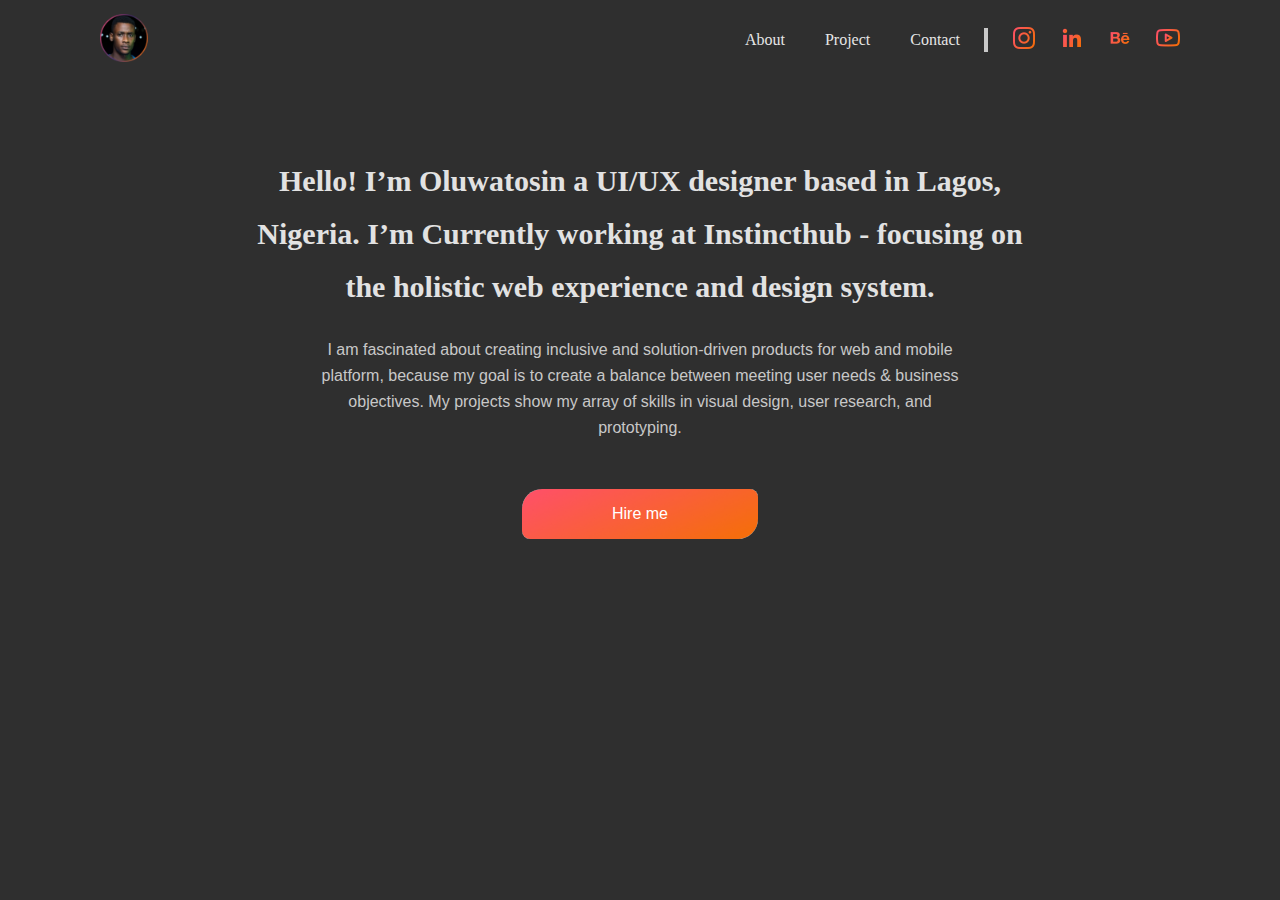
==== index.html @ 2fca6dd4 "first commit" ====
<!DOCTYPE html>
<html lang="en">
<head>
    <meta charset="UTF-8">
    <meta http-equiv="X-UA-Compatible" content="IE=edge">
    <meta name="viewport" content="width=device-width, initial-scale=1.0">
    <title>Tosin Alo</title>
    <link rel="stylesheet" href="https://cdnjs.cloudflare.com/ajax/libs/font-awesome/4.7.0/css/font-awesome.min.css">
    <link rel="stylesheet" href="Style.css">
</head>
<body>
    <div class="content wrapper">
        <div class="navbar">
            <div class="nav-left">
                <a  class="brand-name" href="index.html">
                    <img src="Profile image.png" alt="My-profile">
                </a> 
            </div>
            <div class="nav-items">
                <a href="#" class="icon" onclick="myFunction()">
                    <i class="fa fa-bars"></i>
                  </a>
                <div class="nav-list">
                    <a href="about.html">About</a>
                    <a href="#">Project</a>
                    <a href="#">Contact</a>
                </div>
                <div class="dash"></div>
                <div class="nav-social">
                    <a class="brand-image" href="#">
                        <img src="akar-icons_instagram-fill.png" alt="Instagram">
                    </a>
                    <a class="brand-image" href="#">
                        <img src="bx_bxl-linkedin.png" alt="Linkedin">
                    </a>
                    <a class="brand-image" href="#">
                        <img src="ant-design_behance-outlined.png" alt="Behance">
                    </a>
                    <a class="brand-image" href="#">
                        <img src="feather_youtube.png" alt="Youtube">
                    </a>
                </div>
            </div>
        </div>
        <div class="hero-banner">
            <!-- <div class="container"> -->
                <h1>Hello! I’m Oluwatosin a UI/UX designer based in Lagos, Nigeria. I’m Currently working at Instincthub - focusing on the holistic web experience and  design system.</h1>
                <p>I am fascinated about creating inclusive and solution-driven products for web and mobile platform, because my goal is to create a balance between meeting user needs & business objectives. My projects show my array of skills in visual design, user research, and prototyping.</p>

                <button>Hire me</button>
            <!-- </div>  -->
        </div>

    </div>
</body>
</html>
---- Style.css ----
*{
    box-sizing: border-box;
    margin: 0;
    padding: 0;
}

/* .container{
    max-width: 1440px;
    padding: 0 100px;
} */

body{
background: #2F2F2F;
width: 100vw;
height: auto;

}

.navbar{
    overflow: hidden;
    width: auto;
    display: flex;
    height: 80px;
    justify-content: space-between;
    /* background: #2C2C2C; */
    padding: 20px 100px;
    /* box-shadow: 0px 4px 4px rgba(0, 0, 0, 0.16); */

}
.navbar .icon {
    display: none;
  }

.brand-name img{
  width: 48px;
  height: 48px;  
}

.nav-left{
display: flex;
flex-direction: row;
justify-content: center;
align-items: center;
padding: 0px;
gap: 8px;

}
.nav-items{
    display: flex;
    justify-content: space-between;
    gap: 24px;
}
.nav-list{
    display: flex;
    justify-content: space-between;
    gap: 40px;
    align-self: center;
}
.nav-list a{
color: #e6e6e6;
font-family: General Sans;
font-size: 16px;
font-weight: 500;
line-height: 22px;

}
.dash
{width: 4px;
height: 24px;
background-color: #c9c9c9;
align-self: center;
}
.navbar .icon{
    align-self: center;
    width: 24px;
    height: 24px;
}
a{
text-decoration: none; 
font-size: 16px; 
color: #eeeeee;
}

.nav-social{
    
display: flex;
flex-direction: row;
justify-content: space-between;
align-items: center;
padding: 0px;
gap: 24px;
}

.brand-image img{
width: 24px;
height: 24px;
} 

.hero-banner{
    width: auto;
    height: auto;
    padding: 50px 100px;
    text-align: center;
}
.hero-banner h1{
    padding-top: 24px;
    width: 72%;
    font-family: General Sans;
    font-size: 30px;
    font-weight: 600;
    line-height: 53px;
    text-align: center;
    margin: 0 auto;
    color: #e2e2e2;

}
.hero-banner p{
    width: 60%;
    font-family: 'Segoe UI', Tahoma, Geneva, Verdana, sans-serif;
    font-size: 16px;
    font-weight: 500;
    line-height: 26px;
    text-align: center;
    margin: 0 auto;
    padding: 24px 0;
    color: #C8C8C8;


}
button{
    margin-top: 24px;
    height: 50px;
    width: 236px;
    border-radius:  20px 8px ;
    padding: 8px;
    border: none;
    background-image: url(Button\ bg.png);
    background-repeat: no-repeat;
    background-size: cover;
    color: #ffffff;
    font-size: 16px;
    font-weight: 500px;

}


/* About section */















/* Media query */

@media screen and (max-width: 880px) {
    .navbar a:not(:first-child) {display: none;}
    .navbar a.icon {
      float: right;
      display: block;
    }
    .navbar .nav-list{
        display: none;
    }
    .navbar .nav-social{
        display: none;
    }
    .dash{display: none;
    }
        
    .navbar{
        overflow: hidden;
        width: auto;
        display: flex;
        height: 80px;
        justify-content: space-between;
        padding: 24px 40px;
    }

    
    .brand-name img{
      width: 48px;
      height: 48px;  
    }
    
    .nav-items{
        display: flex;
        justify-content: space-between;
        gap: 24px;
    }
    .navbar .icon{
        align-self: center;
        width: 24px;
        height: 24px;
    }
    
    .hero-banner{
        width: auto;
        height: auto;
        padding: 50px 20px;
        text-align: center;
    }
    .hero-banner h1{
        padding-top: 24px;
        width: auto;
        font-family: General Sans;
        font-size: 30px;
        font-weight: 600;
        line-height: 53px;
        text-align: center;
        margin: 0 auto;
        color: #e2e2e2;
    
    }
    .hero-banner p{
        width: 75%;
        font-family: 'Segoe UI', Tahoma, Geneva, Verdana, sans-serif;
        font-size: 16px;
        font-weight: 500;
        line-height: 26px;
        text-align: center;
        margin: 0 auto;
        padding: 24px 0;
        color: #C8C8C8;
    
    
    }
    button{
        margin-top: 24px;
        height: 50px;
        width: 30%;
        border-radius:  20px 8px ;
        padding: 8px;
        border: none;
        background-image: url(Button\ bg.png);
        background-repeat: no-repeat;
        background-size: cover;
        color: #ffffff;
        font-size: 16px;
        font-weight: 500px;
    
    }
    
  
}




/* The "responsive" class is added to the topnav with JavaScript when the user clicks on the icon. This class makes the topnav look good on small screens (display the links vertically instead of horizontally) */ 

@media screen and (max-width: 600px) {
  .navbar.responsive {position: relative;}
  .navbar.responsive a.icon {
    position: absolute;
    right: 0;
    top: 0;
  }
  .navbar.responsive a {
    float: none;
    display: block;
    text-align: left;
  }
}
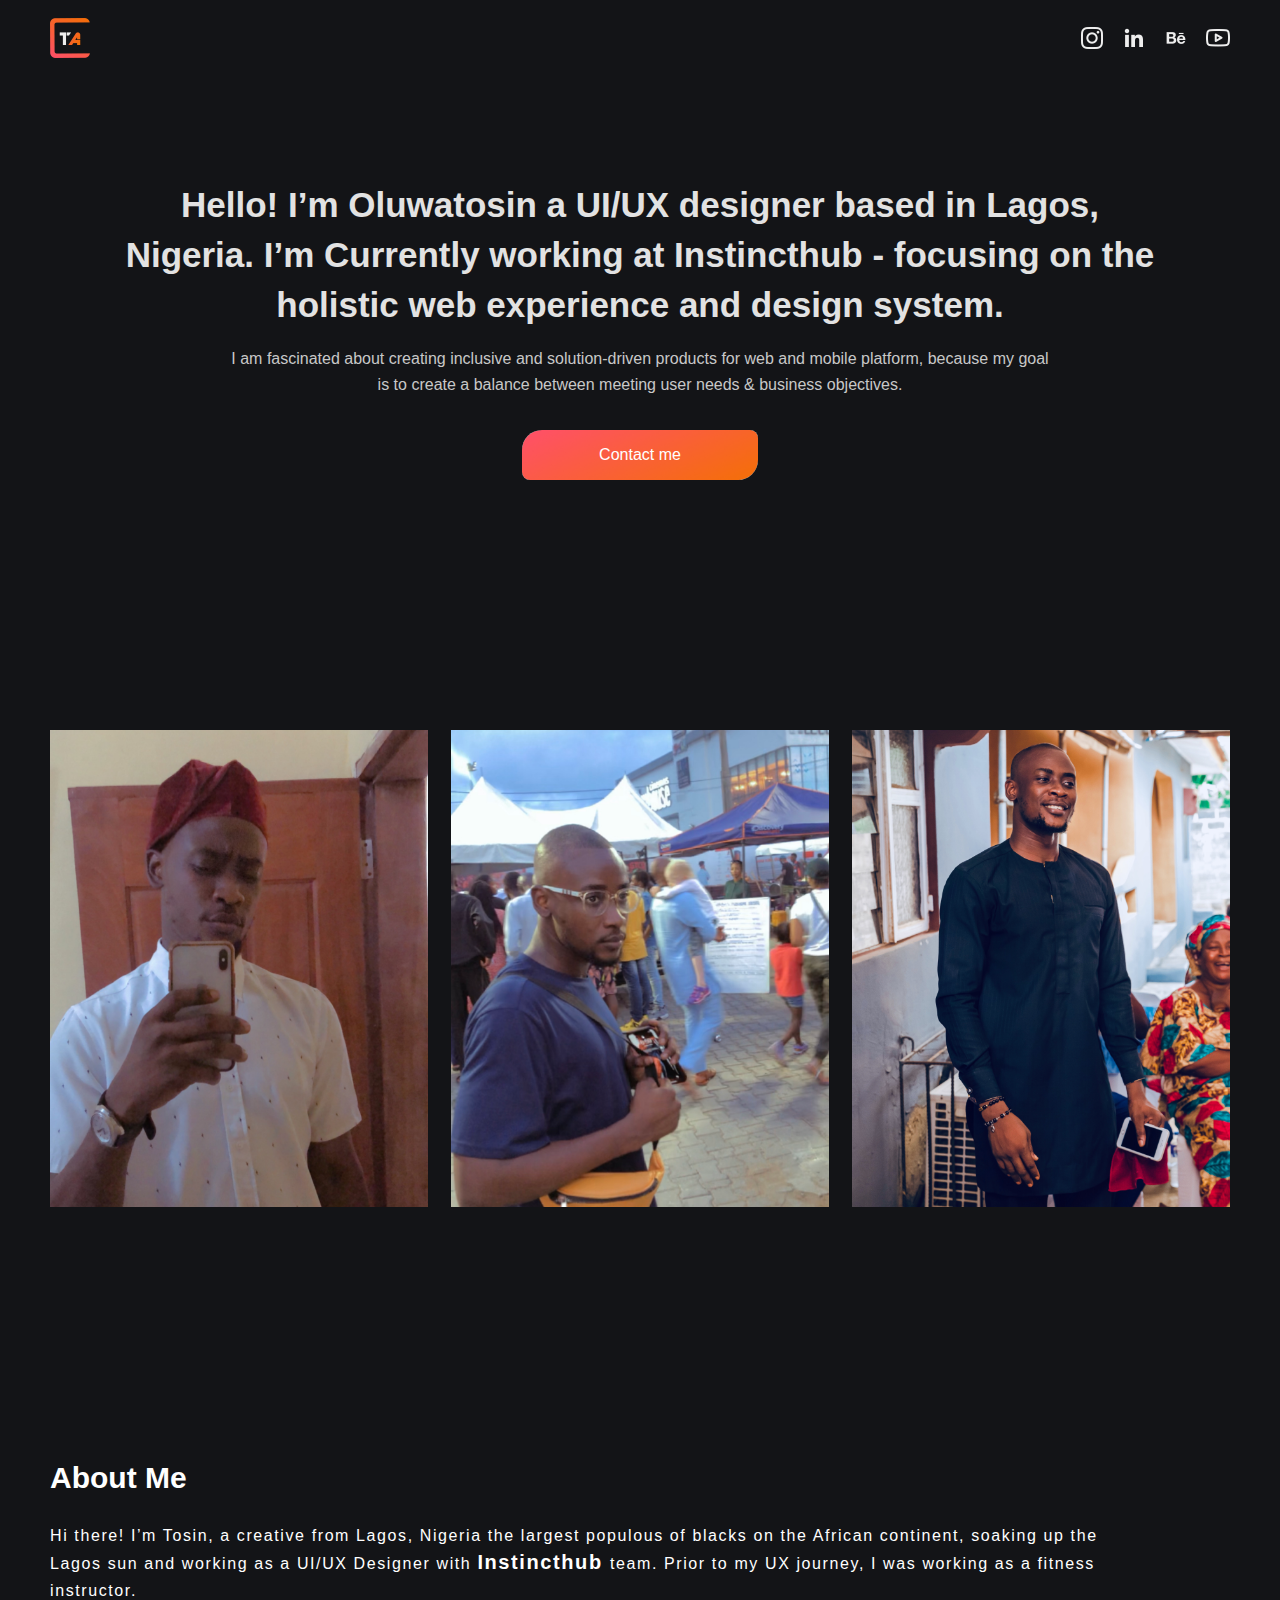
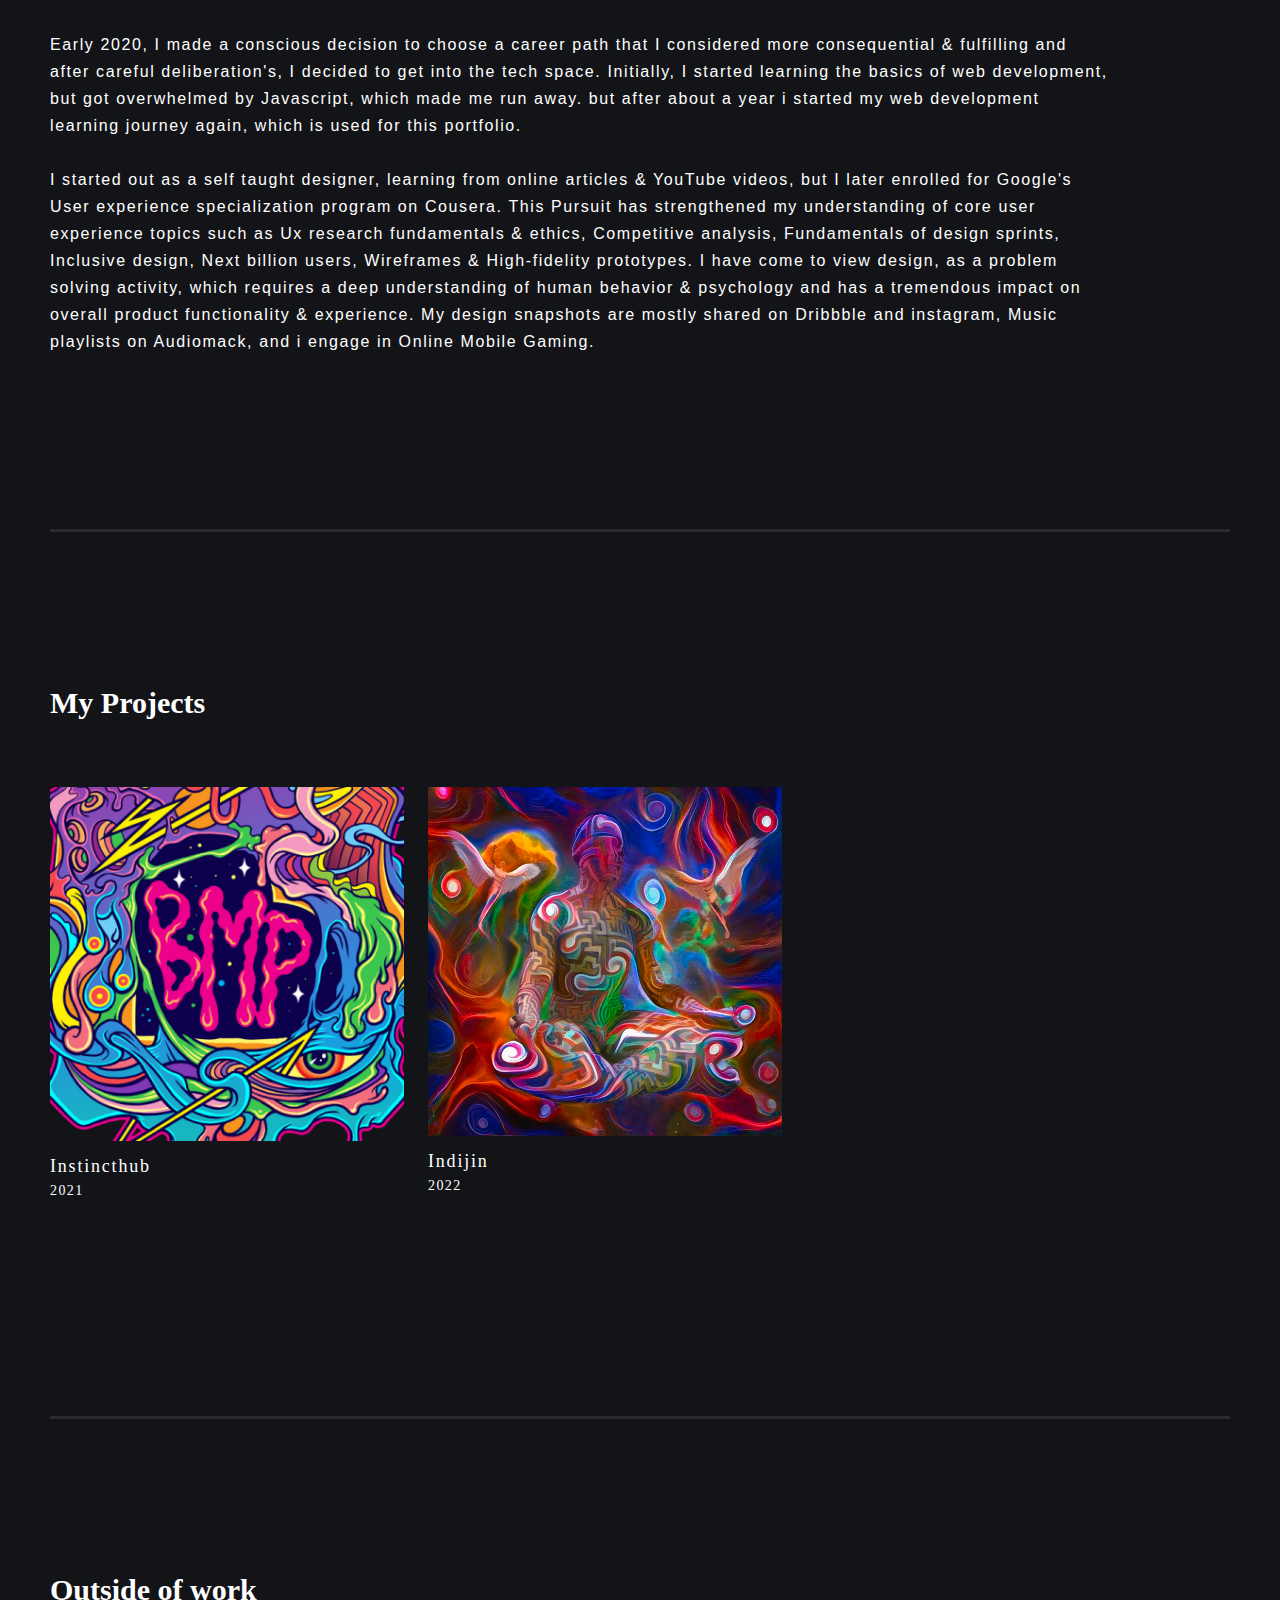
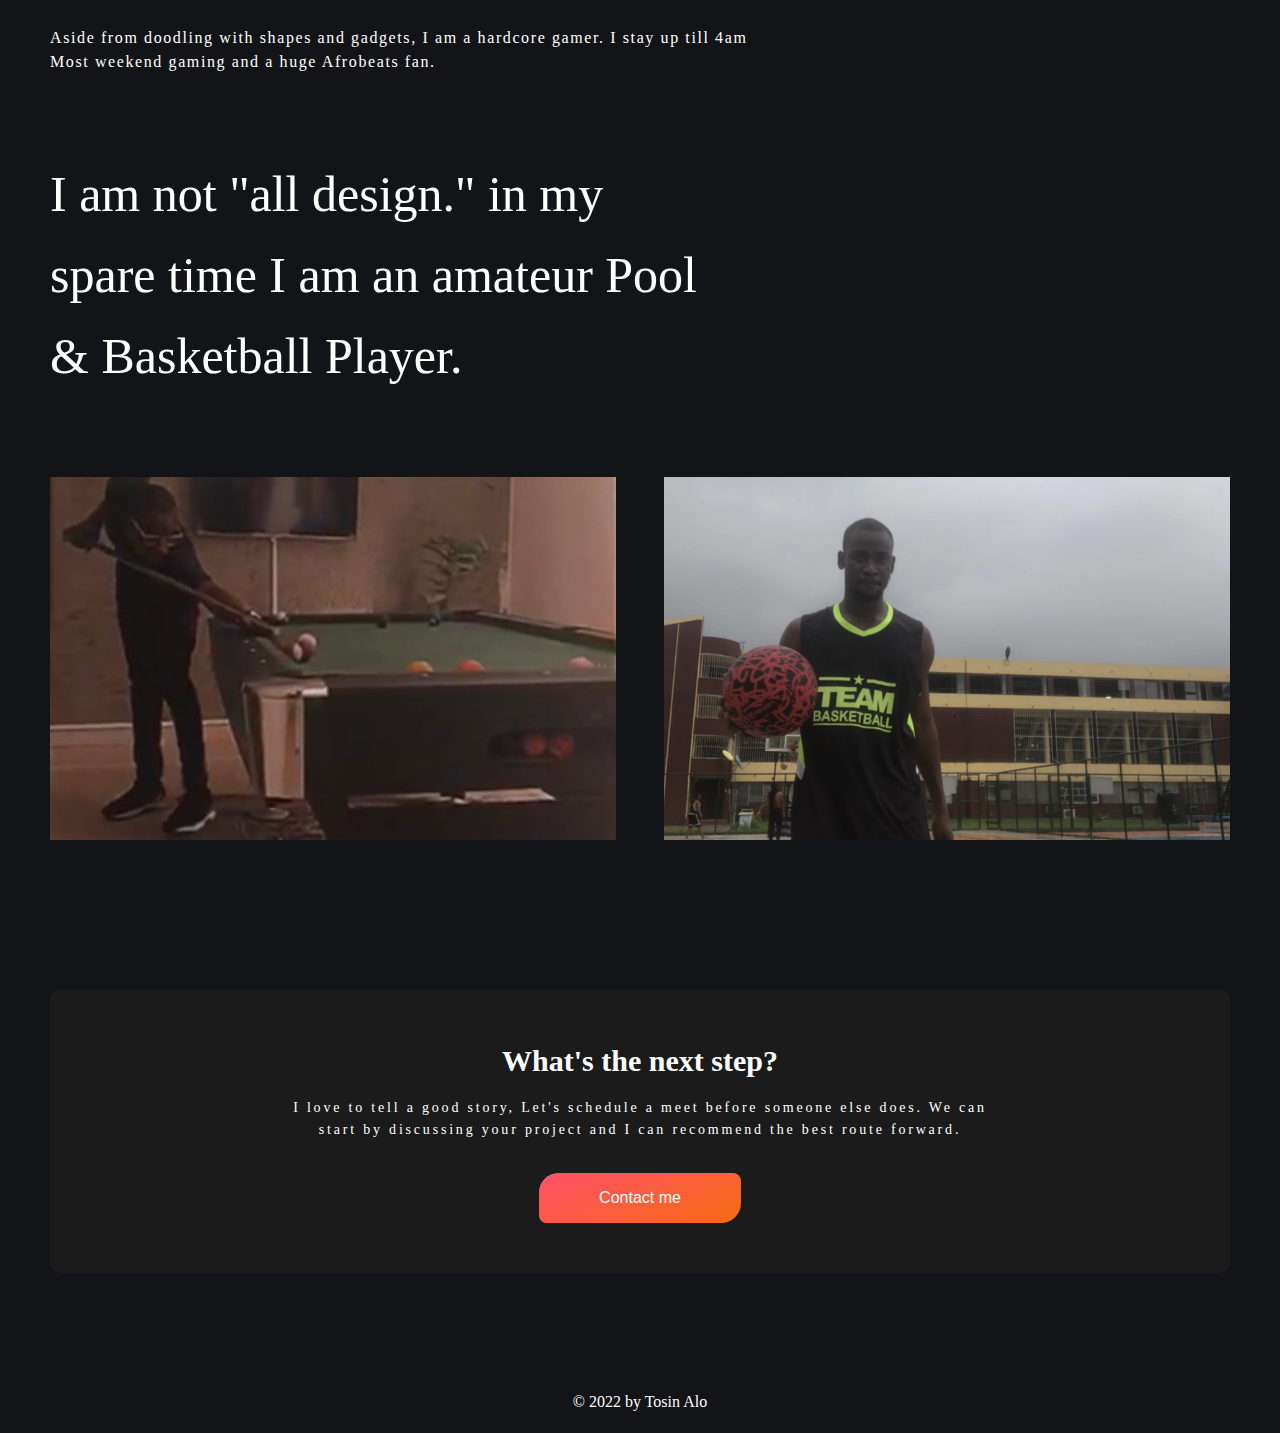
==== commit f3a94cae: "file structure updated" ====
--- a/index.html
+++ b/index.html
@@ -5,52 +5,142 @@
     <meta http-equiv="X-UA-Compatible" content="IE=edge">
     <meta name="viewport" content="width=device-width, initial-scale=1.0">
     <title>Tosin Alo</title>
-    <link rel="stylesheet" href="https://cdnjs.cloudflare.com/ajax/libs/font-awesome/4.7.0/css/font-awesome.min.css">
-    <link rel="stylesheet" href="Style.css">
+    <link rel="stylesheet" href="assets/css/Style.css">
+    <link rel="preconnect" href="https://fonts.googleapis.com">
+<link rel="preconnect" href="https://fonts.gstatic.com" crossorigin>
 </head>
 <body>
-    <div class="content wrapper">
         <div class="navbar">
-            <div class="nav-left">
+            <div class="brand">
                 <a  class="brand-name" href="index.html">
-                    <img src="Profile image.png" alt="My-profile">
+                    <img src="assets/images/New logo white.png" alt="My-profile">
                 </a> 
             </div>
-            <div class="nav-items">
-                <a href="#" class="icon" onclick="myFunction()">
-                    <i class="fa fa-bars"></i>
-                  </a>
-                <div class="nav-list">
-                    <a href="about.html">About</a>
-                    <a href="#">Project</a>
-                    <a href="#">Contact</a>
+            <div class="nav-social">
+                    <a class="brand-image" href="https://instagram.com/the_creativebuild">
+                        <img src="assets/images/akar-icons_instagram-fill.png" alt="Instagram">
+                    </a>
+                    <a class="brand-image" href="https://www.linkedin.com/in/alo-oluwatosin-1414231b0/">
+                        <img src="assets/images/bx_bxl-linkedin.png" alt="Linkedin">
+                    </a>
+                    <a class="brand-image" href="https://www.behance.net/alottosin">
+                        <img src="assets/images/ant-design_behance-outlined.png" alt="Behance">
+                    </a>
+                    <a class="brand-image" href="https://www.youtube.com/channel/UCcjkVNxsGbmr0hghYU_ssxQ">
+                        <img src="assets/images/feather_youtube.png" alt="Youtube">
+                    </a>
+            </div>
+        </div>
+        <section class="hero_section">
+            <div class="hero container">
+                <h1>Hello! I’m Oluwatosin a UI/UX designer based in Lagos, Nigeria. I’m Currently working at Instincthub - focusing on the holistic web experience and  design system.
+                </h1>
+                <p>
+                 I am fascinated about creating inclusive and solution-driven products for web and mobile platform, because my goal is to create a balance between meeting user needs & business objectives.
+                    
+                   <!-- My projects show my array of skills in visual design, user research, and prototyping. -->
+                </p>
+                <a href="mailto: Oluwatosinalo8@gmail.com">
+                    <button>Contact me</button> </a>
+                </a>
+            </div>
+        </section>
+        <section class="about_break">
+            <div class="about">
+                <div class="about_image">
+                    <img class="my_images" src="assets/images/picture 1.png" alt="personal image">
+                    <img class="my_images" src="assets/images/picture 2.png" alt="personal image">
+                    <img class="my_images" src="assets/images/picture 3.png" alt="personal image">
                 </div>
-                <div class="dash"></div>
-                <div class="nav-social">
-                    <a class="brand-image" href="#">
-                        <img src="akar-icons_instagram-fill.png" alt="Instagram">
-                    </a>
-                    <a class="brand-image" href="#">
-                        <img src="bx_bxl-linkedin.png" alt="Linkedin">
-                    </a>
-                    <a class="brand-image" href="#">
-                        <img src="ant-design_behance-outlined.png" alt="Behance">
-                    </a>
-                    <a class="brand-image" href="#">
-                        <img src="feather_youtube.png" alt="Youtube">
-                    </a>
+                <div class="about_bio">
+                    <h3>
+                        About Me
+                    </h3>
+                    <p>
+                        Hi there! I’m Tosin, a creative from Lagos, Nigeria the largest populous of blacks on the African continent, soaking up the Lagos sun and working as a UI/UX Designer with <span class="company_name"> Instincthub
+                        </span>team.
+                        Prior to my UX journey, I was working as a fitness instructor.
+                        <br>
+                        <br>
+                        Early 2020, I made a conscious decision to choose a career path that I considered more consequential & fulfilling and after careful deliberation's, I decided to get into the tech space.
+                        Initially, I started learning the basics of web development, but got overwhelmed by Javascript, which made me run away. but after about a year i started my web development learning journey again, which is used for this portfolio.
+                        <br>
+                        <br>
+                        I started out as a self taught designer, learning from online articles & YouTube videos, but I later enrolled for Google's User experience specialization program on Cousera.
+                        This Pursuit has strengthened my understanding of core user experience topics such as Ux research fundamentals & ethics, Competitive analysis, Fundamentals of design sprints, Inclusive design, Next billion users, Wireframes & High-fidelity prototypes.
+                        
+                        I have come to view design, as a problem solving activity, which requires a deep understanding of human behavior & psychology and has a tremendous impact on overall product functionality & experience.
+                        My design snapshots are mostly shared on Dribbble and instagram, Music playlists on Audiomack, and i engage in Online Mobile Gaming.  
+                    </p>
                 </div>
             </div>
-        </div>
-        <div class="hero-banner">
-            <!-- <div class="container"> -->
-                <h1>Hello! I’m Oluwatosin a UI/UX designer based in Lagos, Nigeria. I’m Currently working at Instincthub - focusing on the holistic web experience and  design system.</h1>
-                <p>I am fascinated about creating inclusive and solution-driven products for web and mobile platform, because my goal is to create a balance between meeting user needs & business objectives. My projects show my array of skills in visual design, user research, and prototyping.</p>
+        </section>
 
-                <button>Hire me</button>
-            <!-- </div>  -->
-        </div>
+        <div class="breaker_line"></div>
 
-    </div>
+        <section class="project_section">
+            <div class="project">
+                <h3>My Projects</h3>
+                <div class="projects_recent">
+                    <div class="project_card">
+                        <a href="">
+                            <img src="assets/images/illustration 1.png" alt="">
+                        </a>
+                        <h5>Instincthub</5>
+                        <p>2021</p>
+                    </div>
+                    <div class="project_card">
+                        <a href="">
+                            <img src="assets/images/illustration 3.png" alt="">
+                        </a>
+                        <h5>Indijin</5>
+                        <p>2022</p>
+                    </div>
+                    <!-- <div class="project_card">
+                        <a href="">
+                            <img src="Rectangle 36.png" alt="">
+                        </a>
+                        <h5>EstateIQ</5>
+                        <p>2022</p>
+                    </div> -->
+                </div>
+            </div>
+        </section>
+
+        <div class="breaker_line"></div>
+
+        <section>
+            <div class="outside">
+                <div class="outside_header">  
+                    <h3>Outside of work</h3>
+                    <p>Aside from doodling with shapes and gadgets, I am a hardcore gamer. I stay up till 4am Most weekend gaming and a huge Afrobeats fan.</p>
+                </div>
+                <p class="outside_quote">
+                    I am not "all design." in
+                    my spare time I am an amateur
+                    Pool & Basketball Player. 
+                </p>
+                <div class="outside_images">
+                    <img src="assets/images/outside work image 1.png" alt="my picture">
+                    <img src="assets/images/outside work image 2.png" alt="my picture">
+                </div>
+            </div>
+        </section>
+
+        <section>
+            <div class="contact_me">
+                <h3>What's the next step?</h3>
+                <p>I love to tell a good story, Let's schedule a meet before someone else does. We can start by discussing your project and I can recommend the best route forward.
+                </p>
+                <a href="mailto: Oluwatosinalo8@gmail.com">
+                    <button>Contact me</button> </a>
+                </a>
+            </div>
+        </section>
+        <section>
+            <div class="footer">
+                <p>© 2022 by Tosin Alo</p>
+            </div>
+        </section>
 </body>
 </html>--- a/assets/css/Style.css
+++ b/assets/css/Style.css
@@ -0,0 +1,879 @@
+*{
+    box-sizing: border-box;
+    margin: 0;
+    padding: 0;
+}
+
+body{
+    background: #131417;
+    color: #ffffff;
+    height: auto;
+    padding: 0 50px;
+    
+}
+
+
+.navbar{
+    overflow: hidden;
+    width: auto;
+    display: flex;
+    height: 80px;
+    justify-content: space-between;
+    padding: 20px auto;
+    align-items: center;
+}
+
+.brand-name img{
+    width: 40px;
+    height: 40px;  
+}
+
+.nav-social{   
+    display: flex;
+    justify-content: space-between;
+    width: 150px;
+}
+
+.brand-image img{
+    width: 24px;
+    height: 24px;
+} 
+
+
+
+.hero_section{
+    width: auto;
+    height: auto;
+    padding: 100px 0;
+    text-align: center;
+}
+
+.hero{
+    padding: 0 auto;
+}
+
+.hero h1{
+    width: 88%;
+    font-family: 'Noto Sans', sans-serif;
+    font-size: 35px;
+    font-weight: 600;
+    line-height: 50px;
+    text-align: center;
+    margin: 0 auto;
+    color: #e2e2e2;
+
+}
+
+.hero p{
+    width: 70%;
+    font-family: 'Segoe UI', Tahoma, Geneva, Verdana, sans-serif;
+    font-size: 16px;
+    font-weight: 500;
+    line-height: 26px;
+    text-align: center;
+    margin: 0 auto;
+    padding: 16px 0;
+    color: #C8C8C8;
+
+
+}
+a{
+    text-decoration: none;
+}
+
+
+button{
+    margin-top: 16px;
+    height: 50px;
+    width: 20%;
+    border-radius:  20px 8px ;
+    padding: 8px;
+    border: none;
+    background-image: url(../images/Button.png);
+    background-repeat: no-repeat;
+    background-size: cover;
+    color: #ffffff;
+    font-size: 16px;
+    font-weight: 500px;
+}
+
+.about{
+padding: 150px 0;
+width: auto;
+text-align: center;
+}
+
+.about_image{
+    display: flex;
+    justify-content: space-between;
+    height: auto;
+}
+
+.my_images{
+    width: 32%;
+}
+
+.about_bio{
+    width: 90%;
+    margin: 250px 0 0 0 ;
+}
+
+.about_bio h3{
+    font-size: 30px;
+    font-family: 'Open Sans', sans-serif;
+    font-weight: 600;
+    line-height: 41px;
+    letter-spacing: 0em;
+    text-align: left;
+
+}
+
+.about_bio p{
+    padding: 24px 0;
+    font-size: 16px;
+    font-family: 'Open Sans', sans-serif;
+    font-weight: 400;
+    line-height: 27px;
+    text-align: left;
+    letter-spacing: 0.1rem;
+    
+}
+
+.about_bio .company_name{
+    font-weight: 700;
+    font-size: 20px;
+
+}
+.breaker_line{
+    background-color: rgba(255, 255, 255, 0.1);
+    height: 3px;
+    width: 100%;
+    
+}
+
+.project{
+    width: auto;
+    padding: 150px 0;
+}
+
+.project h3{
+font-family: Open Sans;
+font-size: 30px;
+font-weight: 600;
+line-height: 41px;
+letter-spacing: 0em;
+text-align: left;
+
+}
+
+.projects_recent{
+    display:flex;
+    width: auto;
+    gap: 24px;
+    justify-content: flex-start;
+    padding: 40px 0;
+
+}
+
+.project_card{
+    width: 30%;
+    padding: 24px 0;
+
+}
+.project_card img{
+    width: 100%;
+    
+ 
+}
+
+.project_card h5{
+    font-weight: 700;
+    font-family: General Sans;
+    font-size: 18px;
+    font-weight: 500;
+    line-height: 27px;
+    letter-spacing: 0.1em;
+    text-align:left;
+    padding:  8px 0 0;
+
+ 
+}
+
+.project_card p{
+    font-family: General Sans;
+    font-size: 14px;
+    font-weight: 400;
+    line-height: 22px;
+    letter-spacing: 0.1em;
+    text-align: left;
+
+}
+
+.outside{
+    width: auto;
+    padding: 150px 0;
+}
+
+.outside_header h3{
+    font-family: General Sans;
+    font-size: 30px;
+    font-weight: 600;
+    line-height: 41px;
+    letter-spacing: 0em;
+    text-align: left;
+    
+}
+
+.outside_header p{
+    font-family: General Sans;
+    font-size: 16px;
+    font-weight: 400;
+    line-height: 24px;
+    letter-spacing: 0.1em;
+    text-align: left;
+    width: 60%;
+    margin: 16px 0 0 0;
+
+}
+
+.outside_quote{
+    padding: 80px 0 ;
+    font-family: General Sans;
+    font-size: 50px;
+    font-weight: 400;
+    line-height: 81px; 
+    width: 55%;
+}
+
+.outside_images{
+    display: flex;
+    justify-content: space-between;
+}
+
+.outside_images img{
+    width: 48%;
+}
+
+.contact_me{
+    width: auto;
+    height: auto;
+    background-color: #1B1B1B;
+    padding: 50px 85px;
+    border-radius: 10px;
+    text-align: center;
+    margin-bottom: 80px;
+
+}
+
+.contact_me h3{
+    font-family: General Sans;
+    font-size: 30px;
+    font-weight: 600;
+    line-height: 41px;
+    letter-spacing: 0em;
+    text-align: center;
+}
+
+.contact_me p{
+    font-family: General Sans;
+    font-size: 14px;
+    font-weight: 400;
+    line-height: 22px;
+    letter-spacing: 0.2em;
+    text-align: center; 
+    width: 70%; 
+    margin: 16px auto;
+}
+
+.footer{
+    height: 50px;
+    padding: 40px 0;
+
+}
+
+.footer p{
+    text-align: center;
+    font-size: 16px;
+    font-family: General Sans;
+}
+
+
+/* Media query */
+
+@media screen and (max-width: 1200px) {
+    body {
+        background: #131417;
+        color: #ffffff;
+        height: auto;
+        padding: 0 60px;
+    }
+    .navbar{
+        overflow: hidden;
+        width: auto;
+        display: flex;
+        height: 80px;
+        justify-content: space-between;
+        padding: 20px auto;
+        align-items: center;
+    }
+    
+    .brand-name img{
+        width: 40px;
+        height: 40px;  
+    }
+    
+    .nav-social{   
+        display: flex;
+        justify-content: space-between;
+        width: 150px;
+    }
+    
+    .brand-image img{
+        width: 24px;
+        height: 24px;
+    }  
+
+
+    .hero_section{
+        width: auto;
+        height: auto;
+        padding: 100px 0;
+        text-align: center;
+    }
+    
+    .hero{
+        padding: 0 auto;
+    }
+    
+    .hero h1{
+        width: 80%;
+        font-family: 'Noto Sans', sans-serif;
+        font-size: 25px;
+        font-weight: 600;
+        line-height: 41px;
+        text-align: center;
+        margin: 0 auto;
+        color: #e2e2e2;
+    
+    }
+    
+    .hero p{
+        width: 70%;
+        font-family: 'Segoe UI', Tahoma, Geneva, Verdana, sans-serif;
+        font-size: 16px;
+        font-weight: 500;
+        line-height: 26px;
+        text-align: center;
+        margin: 0 auto;
+        padding: 16px 0;
+        color: #C8C8C8;
+    
+    }
+
+    
+    button{
+        margin-top: 24px;
+        height: 50px;
+        width: 20%;
+        border-radius:  20px 8px ;
+        padding: 8px;
+        border: none;
+        background-image: url(../images/Button.png);
+        background-repeat: no-repeat;
+        background-size: cover;
+        color: #ffffff;
+        font-size: 16px;
+        font-weight: 500px;
+    }
+
+    .contact_me{
+        width: auto;
+        height: auto;
+        background-color: #1B1B1B;
+        padding: 50px 40px;
+        border-radius: 10px;
+        text-align: center;
+        margin-bottom: 80px;
+    
+    }
+    
+    .contact_me h3{
+        font-family: General Sans;
+        font-size: 30px;
+        font-weight: 600;
+        line-height: 41px;
+        letter-spacing: 0em;
+        text-align: center;
+    }
+    
+    .contact_me p{
+        font-family: General Sans;
+        font-size: 14px;
+        font-weight: 400;
+        line-height: 22px;
+        letter-spacing: 0.2em;
+        text-align: center; 
+        width: 60%; 
+        margin: 16px auto;
+    }
+
+}
+
+@media screen and (max-width: 880px) {
+    body {
+        background: #131417;
+        color: #ffffff;
+        max-width: 1288px;
+        height: auto;
+        padding: 0 50px;
+    }
+    .navbar{
+        overflow: hidden;
+        width: auto;
+        display: flex;
+        height: 80px;
+        justify-content: space-between;
+        padding: 20px auto;
+        align-items: center;
+    }
+    
+    .brand-name img{
+        width: 40px;
+        height: 40px;  
+    }
+    
+    .nav-social{   
+        display: flex;
+        justify-content: space-between;
+        width: 150px;
+    }
+    
+    .brand-image img{
+        width: 24px;
+        height: 24px;
+    }  
+
+
+    .hero_section{
+        width: auto;
+        height: auto;
+        padding: 100px 0;
+        text-align: center;
+    }
+    
+    .hero{
+        padding: 0 auto;
+    }
+    
+    .hero h1{
+        width: 90%;
+        font-family: 'Noto Sans', sans-serif;
+        font-size: 25px;
+        font-weight: 600;
+        line-height: 41px;
+        text-align: center;
+        margin: 0 auto;
+        color: #e2e2e2;
+    
+    }
+    
+    .hero p{
+        width: 80%;
+        font-family: 'Segoe UI', Tahoma, Geneva, Verdana, sans-serif;
+        font-size: 16px;
+        font-weight: 500;
+        line-height: 26px;
+        text-align: center;
+        margin: 0 auto;
+        padding: 16px 0;
+        color: #C8C8C8;
+    
+    }
+
+    
+    button{
+        margin-top: 24px;
+        height: 50px;
+        width: 25%;
+        border-radius:  20px 8px ;
+        padding: 8px;
+        border: none;
+        background-image: url(../images/Button.png);
+        background-repeat: no-repeat;
+        background-size: cover;
+        color: #ffffff;
+        font-size: 16px;
+        font-weight: 500px;
+    }
+    
+    .outside{
+        width: auto;
+        padding: 150px 0;
+    }
+    
+    .outside_header h3{
+        font-family: General Sans;
+        font-size: 30px;
+        font-weight: 600;
+        line-height: 41px;
+        letter-spacing: 0em;
+        text-align: left;
+        
+    }
+    
+    .outside_header p{
+        font-family: General Sans;
+        font-size: 16px;
+        font-weight: 400;
+        line-height: 24px;
+        letter-spacing: 0.1em;
+        text-align: left;
+        width: 80%;
+        margin: 16px 0 0 0;
+    
+    }
+    
+    .outside_quote{
+        padding: 80px 0 ;
+        font-family: General Sans;
+        font-size: 50px;
+        font-weight: 400;
+        line-height: 81px; 
+        width: 50%;
+    }
+    
+    .outside_images{
+        display: flex;
+        justify-content: space-between;
+    }
+    
+    .outside_images img{
+        width: 48%;
+    }
+
+
+
+    .contact_me{
+        width: auto;
+        height: auto;
+        background-color: #1B1B1B;
+        padding: 50px 40px;
+        border-radius: 10px;
+        text-align: center;
+        margin-bottom: 80px;
+    
+    }
+    
+    .contact_me h3{
+        font-family: General Sans;
+        font-size: 30px;
+        font-weight: 600;
+        line-height: 41px;
+        letter-spacing: 0em;
+        text-align: center;
+    }
+    
+    .contact_me p{
+        font-family: General Sans;
+        font-size: 14px;
+        font-weight: 400;
+        line-height: 22px;
+        letter-spacing: 0.2em;
+        text-align: center; 
+        width: 80%; 
+        margin: 16px auto;
+    }
+
+  
+}
+
+@media screen and (max-width: 620px) {
+    body {
+        background: #131417;
+        color: #ffffff;
+        max-width: 1288px;
+        height: auto;
+        padding: 0 50px;
+    }
+    .navbar{
+        overflow: hidden;
+        width: auto;
+        display: flex;
+        height: 80px;
+        justify-content: space-between;
+        padding: 20px auto;
+        align-items: center;
+    }
+    
+    .brand-name img{
+        width: 40px;
+        height: 40px;  
+    }
+    
+    .nav-social{   
+        display: flex;
+        justify-content: space-between;
+        width: 120px;
+    }
+    
+    .brand-image img{
+        width: 24px;
+        height: 24px;
+    }  
+
+
+    .hero_section{
+        width: auto;
+        height: auto;
+        padding: 100px 0;
+        text-align: center;
+    }
+    
+    .hero{
+        padding: 0 auto;
+    }
+    
+    .hero h1{
+        width: 90%;
+        font-family: 'Noto Sans', sans-serif;
+        font-size: 25px;
+        font-weight: 600;
+        line-height: 41px;
+        text-align: center;
+        margin: 0 auto;
+        color: #e2e2e2;
+    
+    }
+    
+    .hero p{
+        width: 80%;
+        font-family: 'Segoe UI', Tahoma, Geneva, Verdana, sans-serif;
+        font-size: 16px;
+        font-weight: 500;
+        line-height: 26px;
+        text-align: center;
+        margin: 0 auto;
+        padding: 16px 0;
+        color: #C8C8C8;
+    
+    }
+
+    
+    button{
+        margin-top: 24px;
+        height: 50px;
+        width: 50%;
+        border-radius:  20px 8px ;
+        padding: 8px;
+        border: none;
+        background-image: url(../images/Button.png);
+        background-repeat: no-repeat;
+        background-size: cover;
+        color: #ffffff;
+        font-size: 16px;
+        font-weight: 500px;
+    }
+    
+    .about{
+        padding: 150px 0;
+        width: auto;
+        text-align: center;
+        }
+        
+        .about_image{
+            display: block;
+        }
+        
+        .my_images{
+            width: 100%;
+            padding: 12px 0;
+        }
+        
+        .about_bio{
+            width: 100%;
+            margin: 250px 0 0 0 ;
+        }
+        
+        .about_bio h3{
+            font-size: 30px;
+            font-family: 'Open Sans', sans-serif;
+            font-weight: 600;
+            line-height: 41px;
+            letter-spacing: 0em;
+            text-align: left;
+        
+        }
+        
+        .about_bio p{
+            padding: 24px 0;
+            font-size: 16px;
+            font-family: 'Open Sans', sans-serif;
+            font-weight: 400;
+            line-height: 27px;
+            text-align: left;
+            letter-spacing: 0.1rem;
+            
+        }
+        
+        .about_bio .company_name{
+            font-weight: 700;
+            font-size: 20px;
+        
+        }
+
+        .project{
+            width: auto;
+            padding: 150px 0;
+        }
+        
+        .project h3{
+        font-family: Open Sans;
+        font-size: 30px;
+        font-weight: 600;
+        line-height: 41px;
+        letter-spacing: 0em;
+        text-align: left;
+        
+        }
+        
+        .projects_recent{
+            display:block;
+        
+            width: auto;
+            gap: 24px;
+            justify-content: flex-start;
+            padding: 40px 0;
+        
+        }
+        
+        .project_card{
+            width: 100%;
+            padding: 24px 0;
+        
+        }
+        .project_card img{
+            width: 100%;
+         
+        }
+        
+        .project_card h5{
+            font-weight: 700;
+            font-family: General Sans;
+            font-size: 18px;
+            font-weight: 500;
+            line-height: 27px;
+            letter-spacing: 0.1em;
+            text-align:left;
+            padding:  8px 0 0;
+        
+         
+        }
+        
+        .project_card p{
+            font-family: General Sans;
+            font-size: 14px;
+            font-weight: 400;
+            line-height: 22px;
+            letter-spacing: 0.1em;
+            text-align: left;
+        
+        }
+
+    .outside{
+        width: auto;
+        padding: 150px 0;
+    }
+    
+    .outside_header h3{
+        font-family: General Sans;
+        font-size: 30px;
+        font-weight: 600;
+        line-height: 41px;
+        letter-spacing: 0em;
+        text-align: left;
+        
+    }
+    
+    .outside_header p{
+        font-family: General Sans;
+        font-size: 16px;
+        font-weight: 400;
+        line-height: 24px;
+        letter-spacing: 0.1em;
+        text-align: left;
+        width: 80%;
+        margin: 16px 0 0 0;
+    
+    }
+    
+    .outside_quote{
+        padding: 80px 0 ;
+        font-family: General Sans;
+        font-size: 50px;
+        font-weight: 400;
+        line-height: 81px; 
+        width: 50%;
+    }
+    
+    .outside_images{
+        display: block;
+        justify-content: space-between;
+    }
+    
+    .outside_images img{
+        width: 100%;
+        padding: 12px 0;
+    }
+
+
+
+    .contact_me{
+        width: auto;
+        height: auto;
+        background-color: #1B1B1B;
+        padding: 50px 40px;
+        border-radius: 10px;
+        text-align: center;
+        margin-bottom: 80px;
+    
+    }
+    
+    .contact_me h3{
+        font-family: General Sans;
+        font-size: 30px;
+        font-weight: 600;
+        line-height: 41px;
+        letter-spacing: 0em;
+        text-align: center;
+    }
+    
+    .contact_me p{
+        font-family: General Sans;
+        font-size: 14px;
+        font-weight: 400;
+        line-height: 22px;
+        letter-spacing: 0.2em;
+        text-align: center; 
+        width: 100%; 
+        margin: 16px auto;
+    }
+
+  
+}
+
+
+/* The "responsive" class is added to the topnav with JavaScript when the user clicks on the icon. This class makes the topnav look good on small screens (display the links vertically instead of horizontally) */ 
+
+@media screen and (max-width: 600px) {
+  .navbar.responsive {position: relative;}
+  .navbar.responsive a.icon {
+    position: absolute;
+    right: 0;
+    top: 0;
+  }
+  .navbar.responsive a {
+    float: none;
+    display: block;
+    text-align: left;
+  }
+}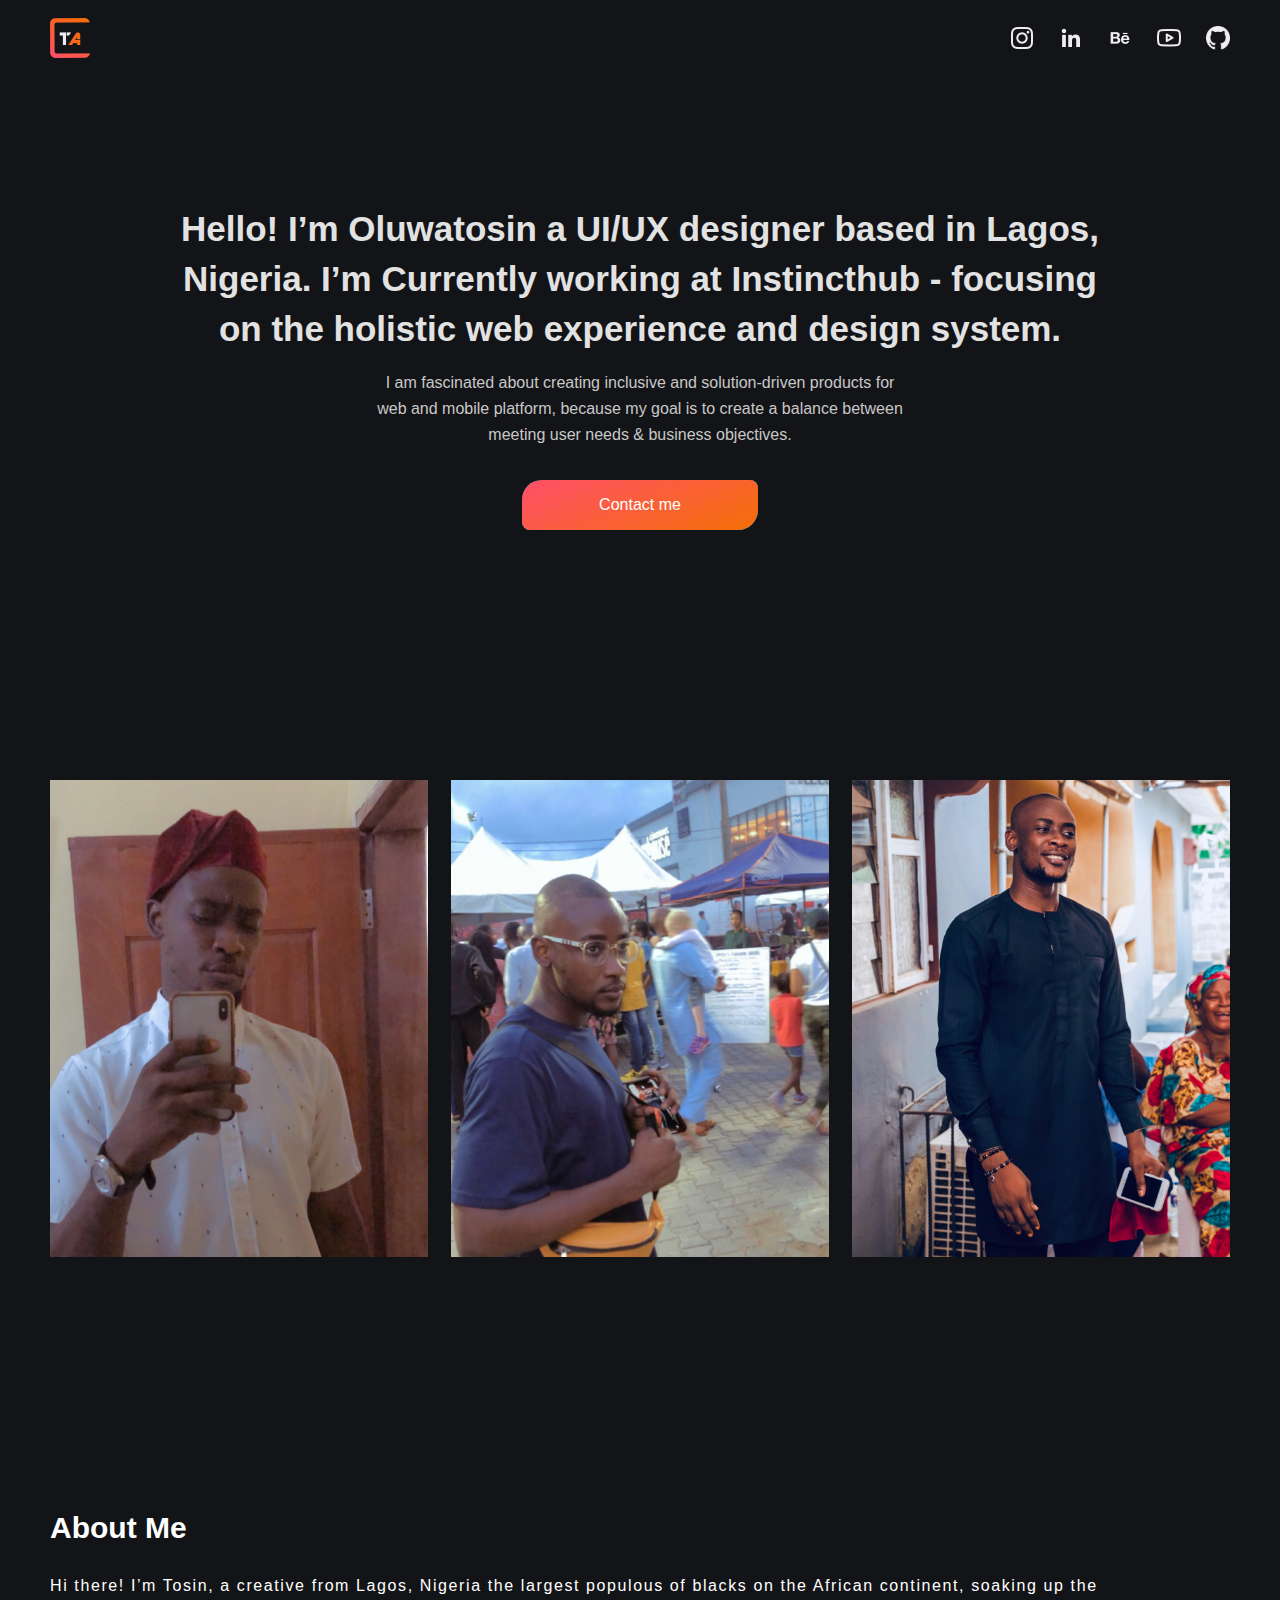
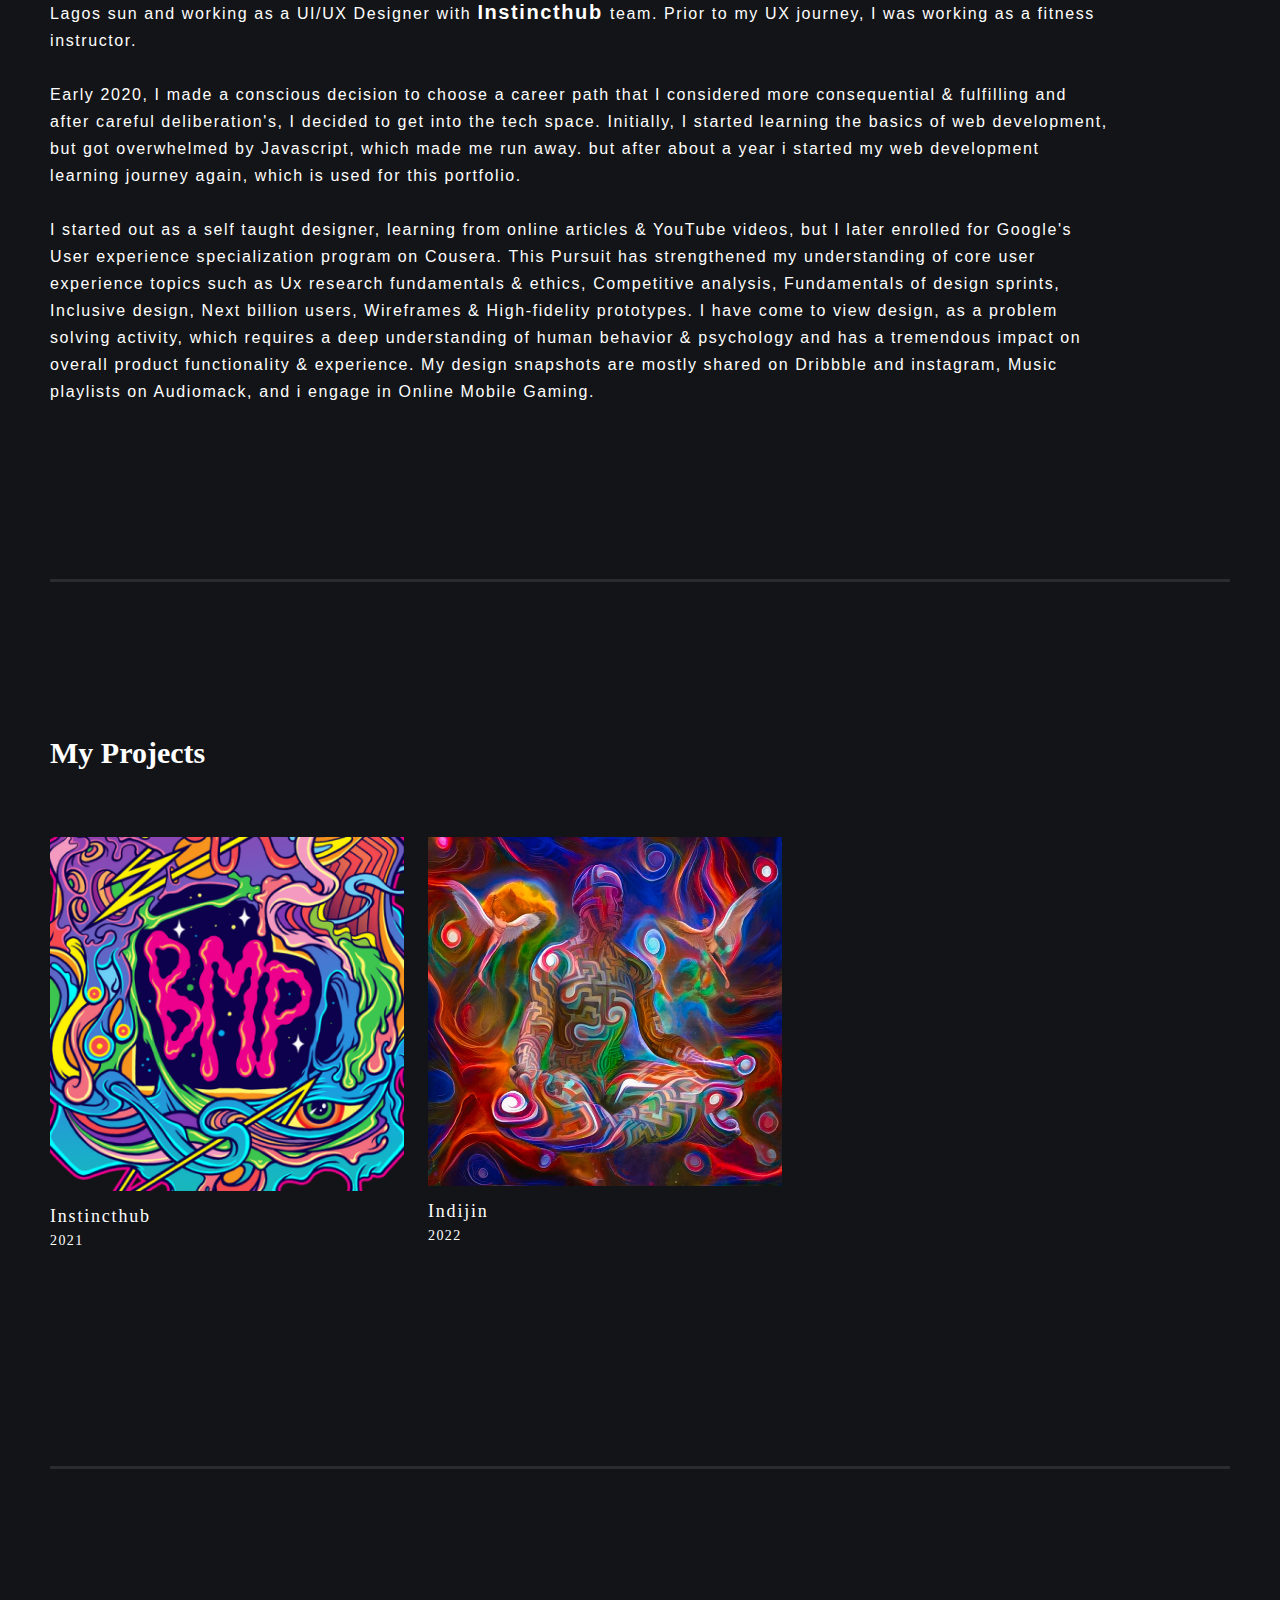
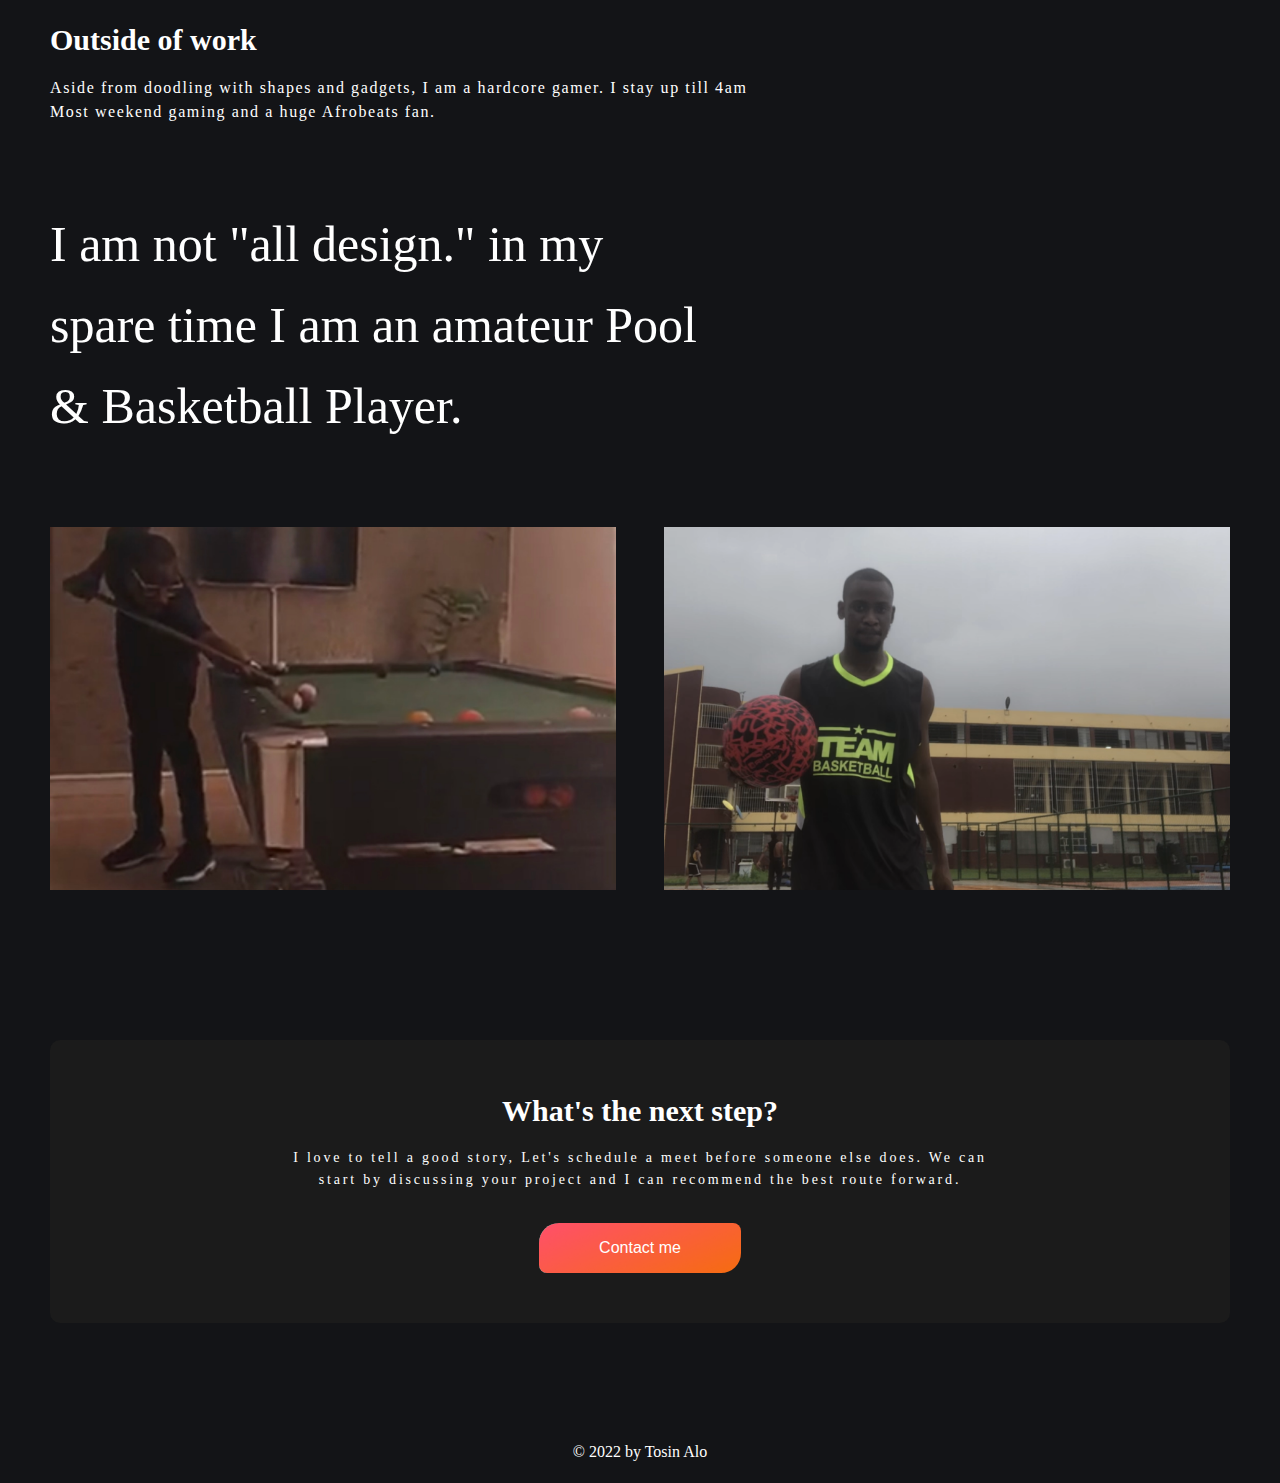
==== commit 945f6484: "update" ====
--- a/index.html
+++ b/index.html
@@ -28,6 +28,9 @@
                     </a>
                     <a class="brand-image" href="https://www.youtube.com/channel/UCcjkVNxsGbmr0hghYU_ssxQ">
                         <img src="assets/images/feather_youtube.png" alt="Youtube">
+                    </a>
+                    <a class="brand-image" href="https://www.youtube.com/channel/UCcjkVNxsGbmr0hghYU_ssxQ">
+                        <img src="assets/images/Github.png" alt="Youtube">
                     </a>
             </div>
         </div>
--- a/assets/css/Style.css
+++ b/assets/css/Style.css
@@ -31,7 +31,7 @@
 .nav-social{   
     display: flex;
     justify-content: space-between;
-    width: 150px;
+    width: 220px;
 }
 
 .brand-image img{
@@ -53,7 +53,7 @@
 }
 
 .hero h1{
-    width: 88%;
+    width: 80%;
     font-family: 'Noto Sans', sans-serif;
     font-size: 35px;
     font-weight: 600;
@@ -61,11 +61,12 @@
     text-align: center;
     margin: 0 auto;
     color: #e2e2e2;
+    padding: 24px 0 0 0;
 
 }
 
 .hero p{
-    width: 70%;
+    width: 45%;
     font-family: 'Segoe UI', Tahoma, Geneva, Verdana, sans-serif;
     font-size: 16px;
     font-weight: 500;
@@ -325,7 +326,7 @@
     .nav-social{   
         display: flex;
         justify-content: space-between;
-        width: 150px;
+        width: 250px;
     }
     
     .brand-image img{
@@ -445,7 +446,7 @@
     .nav-social{   
         display: flex;
         justify-content: space-between;
-        width: 150px;
+        width: 250px;
     }
     
     .brand-image img{
@@ -613,7 +614,7 @@
     .nav-social{   
         display: flex;
         justify-content: space-between;
-        width: 120px;
+        width: 200px;
     }
     
     .brand-image img{
